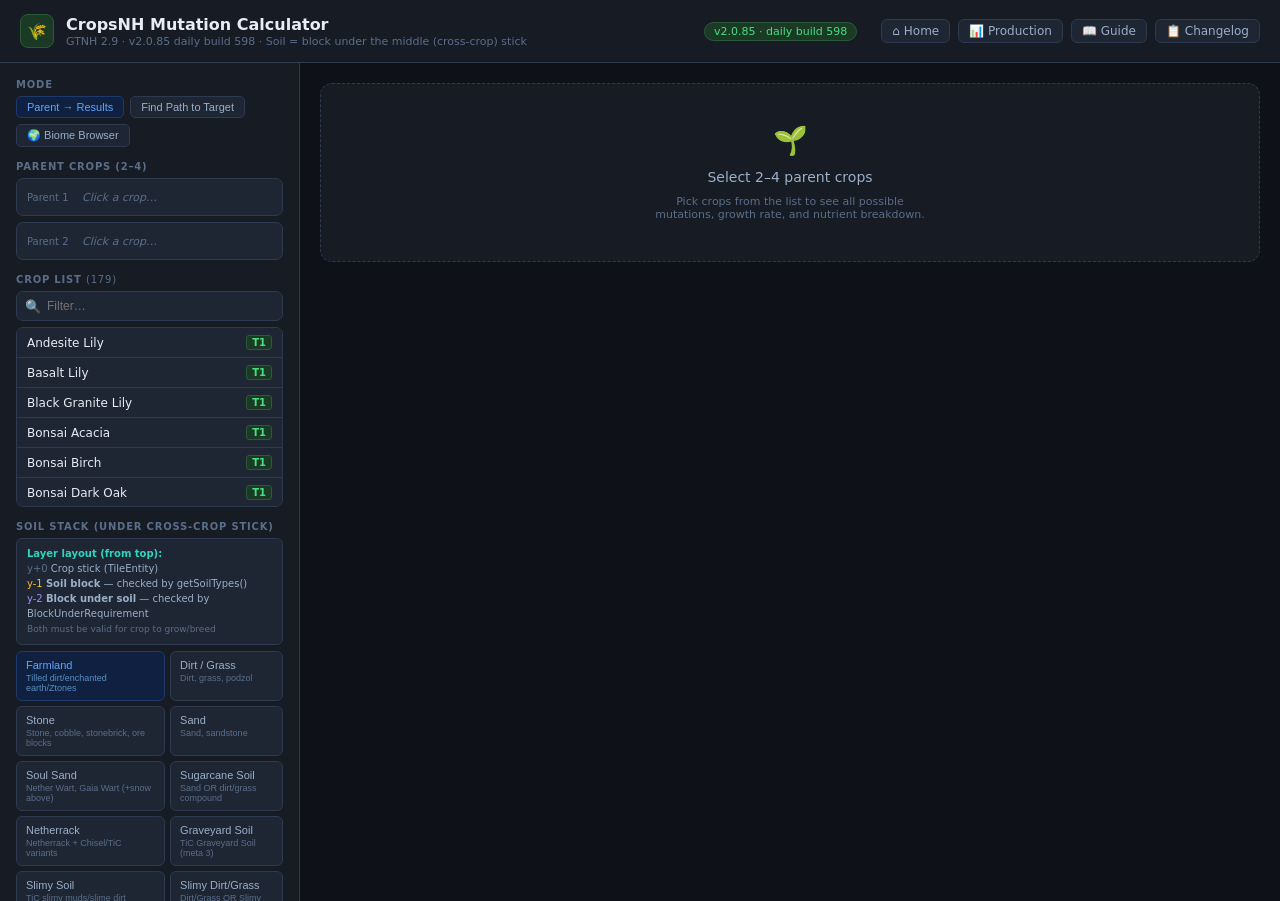
==== calculator.html @ 1c6373ea "Fix folder structure" ====
<!DOCTYPE html>
<html lang="en">
<head>
<meta charset="UTF-8">
<meta name="viewport" content="width=device-width, initial-scale=1.0">
<title>CropsNH Mutation Calculator</title>
<link rel="icon" href="data:image/svg+xml,<svg xmlns='http://www.w3.org/2000/svg' viewBox='0 0 32 32'><rect width='32' height='32' rx='6' fill='%230d2a1c'/><text x='16' y='24' font-size='20' text-anchor='middle'>🌾</text></svg>">
<link rel="stylesheet" href="css/shared.css">
<link rel="stylesheet" href="css/calculator.css">
</head>
<body>
<div class="hdr">
  <div class="hdr-icon">🌾</div>
  <div>
    <div class="hdr-title">CropsNH Mutation Calculator</div>
    <div class="hdr-sub">GTNH 2.9 · v2.0.85 daily build 598 · Soil = block under the middle (cross-crop) stick</div>
  </div>
  <div class="badge">v2.0.85 · daily build 598</div>
  <div class="hdr-nav">
    <a href="index.html">⌂ Home</a>
    <a href="production.html">📊 Production</a>
    <a href="guide.html">📖 Guide</a>
    <a href="changelog.html">📋 Changelog</a>
  </div>
</div>
<div class="main">
<div class="side">
  <div>
    <div class="slabel">Mode</div>
    <div style="display:flex;gap:6px;flex-wrap:wrap">
      <button class="fbtn act" id="modeParents" onclick="setMode('parents')">Parent → Results</button>
      <button class="fbtn" id="modeTarget" onclick="setMode('target')">Find Path to Target</button>
      <button class="fbtn" id="modeBiome" onclick="setMode('biome')">🌍 Biome Browser</button>
    </div>
  </div>
  <div id="modeParentsUI">
    <div class="slabel">Parent Crops (2–4)</div>
    <div class="pslots" id="parentSlots"></div>
  </div>
  <div id="modeBiomeUI" style="display:none">
    <div class="slabel">Select Biome</div>
    <div class="sw"><span class="sw-ic">🔍</span><input type="text" id="biomeSearch" placeholder="Search biome…" oninput="filterBiomes()"></div>
    <div class="clist" id="biomeList" style="margin-top:6px"></div>
  </div>
  <div id="modeTargetUI" style="display:none">
    <div class="slabel">Target Crop</div>
    <div class="sw" style="margin-bottom:8px">
      <span class="sw-ic">🎯</span>
      <input type="text" id="targetSearch" placeholder="Search target…" oninput="filterTargets()">
    </div>
    <div class="clist" id="targetList"></div>
    <div id="targetSelected" style="margin-top:8px;font-size:12px;color:var(--tx3)">No target selected</div>
  </div>
  <div>
    <div class="slabel">Crop List <span id="cropCountLbl" style="font-weight:400;color:var(--tx3)"></span></div>
    <div class="sw"><span class="sw-ic">🔍</span><input type="text" id="cropSearch" placeholder="Filter…" oninput="filterCrops()"></div>
    <div style="margin-top:6px"></div>
    <div class="clist" id="cropList"></div>
  </div>
  <div>
    <div class="slabel">Soil Stack (under cross-crop stick)</div>
    <div style="font-size:10px;color:var(--tx2);margin-bottom:6px;line-height:1.5;background:var(--bg3);border:1px solid var(--bdr);border-radius:6px;padding:7px 10px">
      <strong style="color:var(--tel)">Layer layout (from top):</strong><br>
      <span style="color:var(--tx3)">y+0</span> Crop stick (TileEntity)<br>
      <span style="color:var(--amb)">y-1</span> <strong>Soil block</strong> — checked by getSoilTypes()<br>
      <span style="color:var(--pur)">y-2</span> <strong>Block under soil</strong> — checked by BlockUnderRequirement<br>
      <span style="color:var(--tx3);font-size:9px">Both must be valid for crop to grow/breed</span>
    </div>
    <div class="soilgrid" id="soilSelect"></div>
  </div>
  <div style="background:var(--bg3);border:1px solid var(--bdr);border-radius:6px;padding:8px 12px;font-size:11px;color:var(--tx3);line-height:1.5">
    <strong style="color:var(--tx2)">Seed stats don't affect mutation odds.</strong><br>
    Once parents reach ≥80% growth they stay there while breeding — you're not harvesting. Growth only matters for the initial ramp-up. Probability depends only on parent species, pool memberships, and soil.
  </div>
  <div>
    <div class="slabel">Environment</div>
    <div style="font-size:10px;color:var(--tx3);margin-bottom:7px;background:var(--bg3);border:1px solid var(--bdr);border-radius:6px;padding:6px 10px;line-height:1.5">
      Environment affects <strong style="color:var(--tx2)">nutrient score</strong> → crop growth speed and health. It does <strong style="color:var(--tx2)">not</strong> affect mutation probability. At 31/31/31 with mature parents, these only matter for keeping crops healthy enough to keep breeding.
    </div>
    <div class="envt" id="envToggles">
      <button class="etbtn act" id="envSky" onclick="togEnv('sky')">☀️ Sky</button>
      <button class="etbtn" id="envHumid" onclick="togEnv('humid')" title="Biome humidity doesn't affect mutation odds — only growth rate. This toggle is informational only.">💧 High humid (growth only)</button>
      <button class="etbtn" id="envBiome1" onclick="togEnv('biome1')">🌿 1 liked biome</button>
      <button class="etbtn" id="envBiome2" onclick="togEnv('biome2')">🌿 2 liked biomes</button>
      <button class="etbtn" id="envFert" onclick="togEnv('fert')">🧪 Fert full</button>
      <button class="etbtn" id="envWater" onclick="togEnv('water')">💦 Water full</button>
    </div>
  </div>

</div>
<div class="content" id="content">
  <div class="hint"><div class="hint-icon">🌱</div><div class="hint-title">Select mode and crops to begin</div><div style="font-size:11px;max-width:280px;margin-top:4px">Choose "Parent → Results" to see what two crops can produce, or "Find Path to Target" to discover the breeding chain to any crop.</div></div>
</div>
</div>

<script src="js/data.js"></script>
<script src="js/engine.js"></script>
</body>
</html>
---- css/shared.css ----
:root{
  --bg:#0e1117;--bg2:#161b24;--bg3:#1e2533;--bg4:#252d3d;
  --bdr:#2e3a50;--bdr2:#3d4f6a;
  --tx:#e8ecf4;--tx2:#9aafc8;--tx3:#5a6e8a;
  --grn:#4ade80;--grn-d:#1a3a25;--grn-b:#2a5a3a;
  --amb:#fbbf24;--amb-d:#3a2a0a;--amb-b:#5a3f0a;
  --blu:#60a5fa;--blu-d:#0f2040;--blu-b:#1e3a6a;
  --red:#f87171;--red-d:#3a1010;--red-b:#5a2020;
  --pur:#a78bfa;--tel:#2dd4bf;--tel-d:#0a2a28;--gry:#2a3347;
}
*{box-sizing:border-box;margin:0;padding:0}
body{background:var(--bg);color:var(--tx);font-family:'Segoe UI',system-ui,sans-serif;font-size:14px;min-height:100vh}

/* ── Shared header ── */
.hdr{background:var(--bg2);border-bottom:1px solid var(--bdr);padding:14px 20px;display:flex;align-items:center;gap:12px}
.hdr-icon{width:34px;height:34px;background:var(--grn-d);border:1px solid var(--grn-b);border-radius:8px;display:flex;align-items:center;justify-content:center;font-size:16px}
.hdr-title{font-size:16px;font-weight:600}
.hdr-sub{font-size:11px;color:var(--tx3);margin-top:1px}
.badge{margin-left:auto;background:var(--grn-d);border:1px solid var(--grn-b);color:var(--grn);font-size:11px;padding:2px 9px;border-radius:20px;font-weight:500}
.hdr-nav{display:flex;gap:8px;margin-left:12px}
.hdr-nav a{font-size:12px;color:var(--tx2);text-decoration:none;padding:4px 10px;border:1px solid var(--bdr);border-radius:6px;background:var(--bg3);transition:color .15s}
.hdr-nav a:hover{color:var(--tx)}
.hdr-nav a.active{color:var(--grn);border-color:var(--grn-b)}

/* ── Common controls ── */
.fbtn{background:var(--bg3);border:1px solid var(--bdr);border-radius:5px;padding:4px 10px;font-size:11px;color:var(--tx2);cursor:pointer}
.fbtn.act{background:var(--blu-d);border-color:var(--blu-b);color:var(--blu)}
.fbtn:hover:not(.act){border-color:var(--bdr2)}
.pill{display:inline-flex;align-items:center;gap:4px;font-size:10px;padding:2px 8px;border-radius:20px;background:var(--bg4);color:var(--tx3);border:1px solid var(--bdr)}
.pill.ok{background:var(--grn-d);color:var(--grn);border-color:var(--grn-b)}
.pill.warn{background:var(--amb-d);color:var(--amb);border-color:var(--amb-b)}

/* ── Crop tier badges ── */
.ct{font-size:10px;font-weight:600;padding:1px 5px;border-radius:3px;min-width:20px;text-align:center;display:inline-block}
.t1,.t2{background:var(--grn-d);color:var(--grn);border:1px solid var(--grn-b)}
.t3,.t4{background:var(--blu-d);color:var(--blu);border:1px solid var(--blu-b)}
.t5,.t6{background:var(--amb-d);color:var(--amb);border:1px solid var(--amb-b)}
.t7,.t8,.t9{background:var(--red-d);color:var(--red);border:1px solid var(--red-b)}
.t10,.t11,.t12,.t13,.t14,.t15,.t16{background:#2a1040;color:var(--pur);border:1px solid #4a2080}

::-webkit-scrollbar{width:8px;height:8px}
::-webkit-scrollbar-track{background:transparent}
::-webkit-scrollbar-thumb{background:var(--bdr);border-radius:4px}
::-webkit-scrollbar-thumb:hover{background:var(--bdr2)}
---- css/calculator.css ----
.hdr{background:var(--bg2);border-bottom:1px solid var(--bdr);padding:14px 20px;display:flex;align-items:center;gap:12px}
.hdr-icon{width:34px;height:34px;background:var(--grn-d);border:1px solid var(--grn-b);border-radius:8px;display:flex;align-items:center;justify-content:center;font-size:16px}
.hdr-title{font-size:16px;font-weight:600}.hdr-sub{font-size:11px;color:var(--tx3);margin-top:1px}
.badge{margin-left:auto;background:var(--grn-d);border:1px solid var(--grn-b);color:var(--grn);font-size:11px;padding:2px 9px;border-radius:20px;font-weight:500}
.main{display:grid;grid-template-columns:300px 1fr;min-height:calc(100vh - 62px)}
.side{background:var(--bg2);border-right:1px solid var(--bdr);padding:16px;display:flex;flex-direction:column;gap:14px;overflow-y:auto;max-height:calc(100vh - 62px)}
.slabel{font-size:10px;font-weight:700;text-transform:uppercase;letter-spacing:.08em;color:var(--tx3);margin-bottom:6px}
.sw{position:relative}.sw input{width:100%;background:var(--bg3);border:1px solid var(--bdr);border-radius:7px;padding:7px 10px 7px 30px;color:var(--tx);font-size:12px;outline:none}
.sw input:focus{border-color:var(--bdr2)}.sw-ic{position:absolute;left:9px;top:50%;transform:translateY(-50%);color:var(--tx3);font-size:13px}
.clist{background:var(--bg3);border:1px solid var(--bdr);border-radius:7px;max-height:180px;overflow-y:auto;scrollbar-width:thin;scrollbar-color:var(--bdr2) transparent}
.ci{padding:7px 10px;cursor:pointer;display:flex;align-items:center;gap:7px;border-bottom:1px solid var(--bdr);transition:background .1s}
.ci:last-child{border-bottom:none}.ci:hover{background:var(--bg4)}.ci.sel{background:var(--blu-d);border-left:2px solid var(--blu)}
.cn{font-size:12px;color:var(--tx);flex:1}.ct{font-size:10px;font-weight:600;padding:1px 5px;border-radius:3px;min-width:20px;text-align:center}
.t1,.t2{background:var(--grn-d);color:var(--grn);border:1px solid var(--grn-b)}
.t3,.t4{background:var(--blu-d);color:var(--blu);border:1px solid var(--blu-b)}
.t5,.t6{background:var(--amb-d);color:var(--amb);border:1px solid var(--amb-b)}
.t7,.t8,.t9{background:var(--red-d);color:var(--red);border:1px solid var(--red-b)}
.t10,.t11,.t12,.t13,.t14{background:#2a1040;color:var(--pur);border:1px solid #4a2080}
.pslots{display:flex;flex-direction:column;gap:6px}
.pslot{background:var(--bg3);border:1px solid var(--bdr);border-radius:7px;padding:8px 10px;display:flex;align-items:center;gap:7px;min-height:38px}
.pslot.act{border-color:var(--blu-b);background:var(--blu-d)}.pslot .sl{font-size:10px;color:var(--tx3);min-width:48px}
.pslot .sc{font-size:12px;color:var(--tx);flex:1}.pslot .se{font-size:11px;color:var(--tx3);font-style:italic;flex:1}
.srm{background:none;border:none;color:var(--tx3);cursor:pointer;font-size:14px;padding:2px 4px;border-radius:4px}
.srm:hover{color:var(--red);background:var(--red-d)}
.soilgrid{display:grid;grid-template-columns:1fr 1fr;gap:5px}
.sbtn{background:var(--bg3);border:1px solid var(--bdr);border-radius:6px;padding:7px 9px;color:var(--tx2);font-size:11px;cursor:pointer;text-align:left;transition:all .1s;display:flex;flex-direction:column;gap:2px}
.sbtn.act{background:var(--blu-d);border-color:var(--blu-b);color:var(--blu)}.sbtn:hover:not(.act){border-color:var(--bdr2);color:var(--tx)}
.snm{font-weight:500}.snote{font-size:9px;color:var(--tx3)}.sbtn.act .snote{color:#5a8fc0}
.srow{display:flex;align-items:center;gap:8px;margin-bottom:6px}
.srow label{font-size:11px;color:var(--tx2);min-width:65px}
.srow input[type=range]{flex:1;accent-color:var(--blu)}
.sval{font-size:12px;font-weight:600;color:var(--tx);min-width:24px;text-align:right}
.envt{display:flex;gap:6px;flex-wrap:wrap}
.etbtn{background:var(--bg3);border:1px solid var(--bdr);border-radius:5px;padding:5px 10px;font-size:11px;color:var(--tx2);cursor:pointer;transition:all .1s}
.etbtn.act{background:var(--tel-d);border-color:#1a5a56;color:var(--tel)}.etbtn:hover:not(.act){border-color:var(--bdr2)}
.content{padding:20px;display:flex;flex-direction:column;gap:16px;overflow-y:auto;max-height:calc(100vh - 62px)}
.hint{display:flex;flex-direction:column;align-items:center;justify-content:center;gap:6px;padding:40px;color:var(--tx3);text-align:center;background:var(--bg2);border:1px dashed var(--bdr);border-radius:12px}
.hint-icon{font-size:28px;margin-bottom:6px}.hint-title{font-size:14px;color:var(--tx2)}
.hero{background:var(--bg2);border:1px solid var(--bdr);border-radius:10px;padding:16px 20px}
.hero-top{display:grid;grid-template-columns:repeat(4,1fr);gap:10px;margin-bottom:14px}
.hcard{background:var(--bg3);border:1px solid var(--bdr);border-radius:8px;padding:12px;text-align:center}
.hval{font-size:28px;font-weight:700;line-height:1;margin-bottom:3px}.hlbl{font-size:11px;color:var(--tx2)}
.c-grn{color:var(--grn)}.c-amb{color:var(--amb)}.c-red{color:var(--red)}.c-blu{color:var(--blu)}.c-gry{color:var(--tx3)}.c-pur{color:var(--pur)}
.nbar-wrap{margin-top:10px}.nbar-row{display:flex;justify-content:space-between;font-size:10px;color:var(--tx3);margin-bottom:3px}
.nbar-track{height:6px;background:var(--bg4);border-radius:3px;overflow:hidden;border:1px solid var(--bdr)}
.nbar-fill{height:100%;border-radius:3px;transition:width .3s}
.pills{display:flex;gap:6px;flex-wrap:wrap;margin-top:8px}
.pill{display:inline-flex;align-items:center;gap:4px;font-size:10px;padding:2px 8px;border-radius:20px;background:var(--bg4);color:var(--tx3);border:1px solid var(--bdr)}
.pill.ok{background:var(--grn-d);color:var(--grn);border-color:var(--grn-b)}.pill.warn{background:var(--amb-d);color:var(--amb);border-color:var(--amb-b)}
.path-section{background:var(--bg2);border:1px solid var(--bdr);border-radius:10px;padding:16px 20px}
.path-section h2{font-size:13px;font-weight:600;color:var(--tx2);display:flex;align-items:center;gap:6px;margin-bottom:12px}
.path-grid{display:flex;flex-direction:column;gap:8px}
.path-card{background:var(--bg3);border:1px solid var(--bdr);border-radius:8px;padding:12px 14px}
.path-card.best{border-color:var(--grn-b);background:linear-gradient(135deg,#0f2a1a,var(--bg3))}
.path-steps{display:flex;align-items:center;flex-wrap:wrap;gap:4px;margin-bottom:8px}
.ps-crop{font-size:11px;background:var(--bg4);border:1px solid var(--bdr);border-radius:4px;padding:2px 8px;color:var(--tx);white-space:nowrap}
.ps-crop.target{background:var(--grn-d);border-color:var(--grn-b);color:var(--grn);font-weight:500}
.ps-crop.starter{background:var(--blu-d);border-color:var(--blu-b);color:var(--blu)}
.ps-arr{color:var(--tx3);font-size:12px;padding:0 2px}
.path-meta{display:flex;gap:8px;align-items:center;flex-wrap:wrap}
.pmeta-item{font-size:10px;color:var(--tx3);background:var(--gry);border-radius:3px;padding:1px 6px}
.pmeta-item.good{color:var(--grn);background:var(--grn-d)}
.pmeta-item.warn{color:var(--amb);background:var(--amb-d)}
.path-sub{font-size:11px;color:var(--tx3);margin-top:6px;line-height:1.5}
.filter-row{display:flex;gap:6px;align-items:center;flex-wrap:wrap}
.fbtn{background:var(--bg3);border:1px solid var(--bdr);border-radius:5px;padding:4px 10px;font-size:11px;color:var(--tx2);cursor:pointer}
.fbtn.act{background:var(--blu-d);border-color:var(--blu-b);color:var(--blu)}.fbtn:hover:not(.act){border-color:var(--bdr2)}
.rcount{font-size:11px;color:var(--tx3);margin-left:auto}
.rgrid{display:grid;grid-template-columns:repeat(auto-fill,minmax(220px,1fr));gap:10px}
.mcard{background:var(--bg2);border:1px solid var(--bdr);border-radius:8px;padding:12px 14px;display:flex;flex-direction:column;gap:6px}
.mcard.match{border-left:3px solid var(--grn)}.mcard.pool-m{border-left:3px solid var(--amb)}.mcard.nomatch{opacity:.5}
.mc-top{display:flex;align-items:center;gap:6px}.mc-nm{font-size:13px;font-weight:500;color:var(--tx);flex:1}
.mc-type{font-size:9px;font-weight:700;padding:1px 6px;border-radius:3px}
.mc-type.det{background:var(--grn-d);color:var(--grn)}.mc-type.pool{background:var(--amb-d);color:var(--amb)}.mc-type.mach{background:#2a1040;color:var(--pur)}
.mc-par{font-size:10px;color:var(--tx3)}.mc-par span{color:var(--tx2)}
.mc-prob{font-size:12px;font-weight:600}.mc-prob.high{color:var(--grn)}.mc-prob.mid{color:var(--amb)}.mc-prob.low{color:var(--red)}.mc-prob.none{color:var(--tx3)}
.mc-tags{display:flex;flex-wrap:wrap;gap:3px}
.mc-tag{font-size:9px;padding:1px 5px;border-radius:2px;background:var(--gry);color:var(--tx2)}
.mc-req{font-size:10px;color:var(--amb);background:var(--amb-d);border:1px solid var(--amb-b);border-radius:3px;padding:2px 6px}
.mc-soil{font-size:10px;color:var(--tel);background:var(--tel-d);border-radius:3px;padding:1px 6px}
.sect-title{font-size:13px;font-weight:600;color:var(--tx2);display:flex;align-items:center;gap:6px}
.formula-box{background:var(--bg2);border:1px solid var(--bdr);border-radius:8px;padding:14px 18px}
.fl{display:flex;gap:6px;align-items:baseline;margin-bottom:5px;font-size:11px;color:var(--tx3)}
.fl .fk{color:var(--tx2);min-width:130px}.fl .fv{color:var(--tx);font-weight:500}
.no-path{font-size:12px;color:var(--tx3);padding:12px;text-align:center}
.soil-needed{font-size:10px;padding:1px 6px;border-radius:3px;background:var(--tel-d);color:var(--tel);border:1px solid #1a4a48}
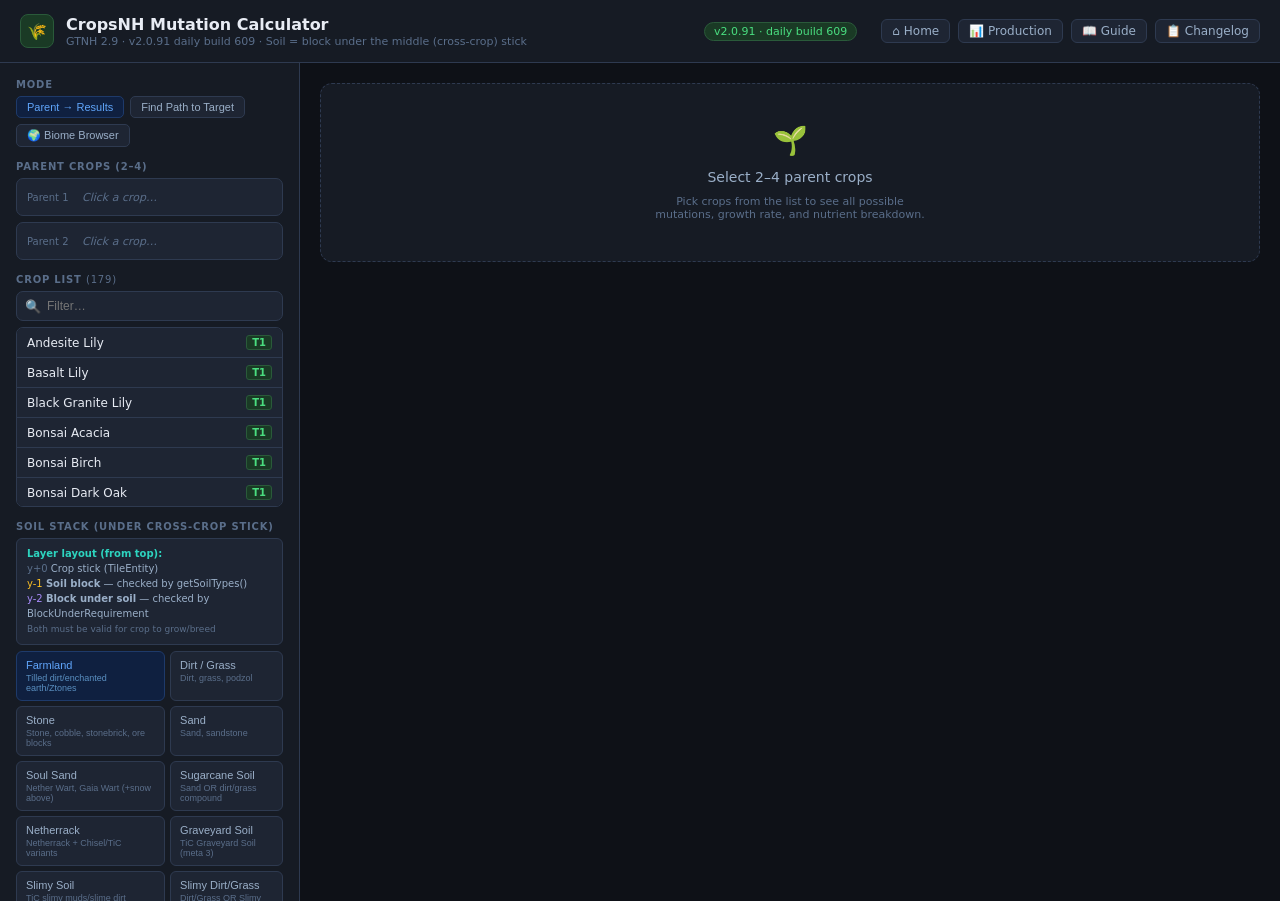
==== commit 2212b852: "Update to v2.0.91 - pool overhaul, mutation updates, full data audit" ====
--- a/calculator.html
+++ b/calculator.html
@@ -13,9 +13,9 @@
   <div class="hdr-icon">🌾</div>
   <div>
     <div class="hdr-title">CropsNH Mutation Calculator</div>
-    <div class="hdr-sub">GTNH 2.9 · v2.0.85 daily build 598 · Soil = block under the middle (cross-crop) stick</div>
+    <div class="hdr-sub">GTNH 2.9 · v2.0.91 daily build 609 · Soil = block under the middle (cross-crop) stick</div>
   </div>
-  <div class="badge">v2.0.85 · daily build 598</div>
+  <div class="badge">v2.0.91 · daily build 609</div>
   <div class="hdr-nav">
     <a href="index.html">⌂ Home</a>
     <a href="production.html">📊 Production</a>
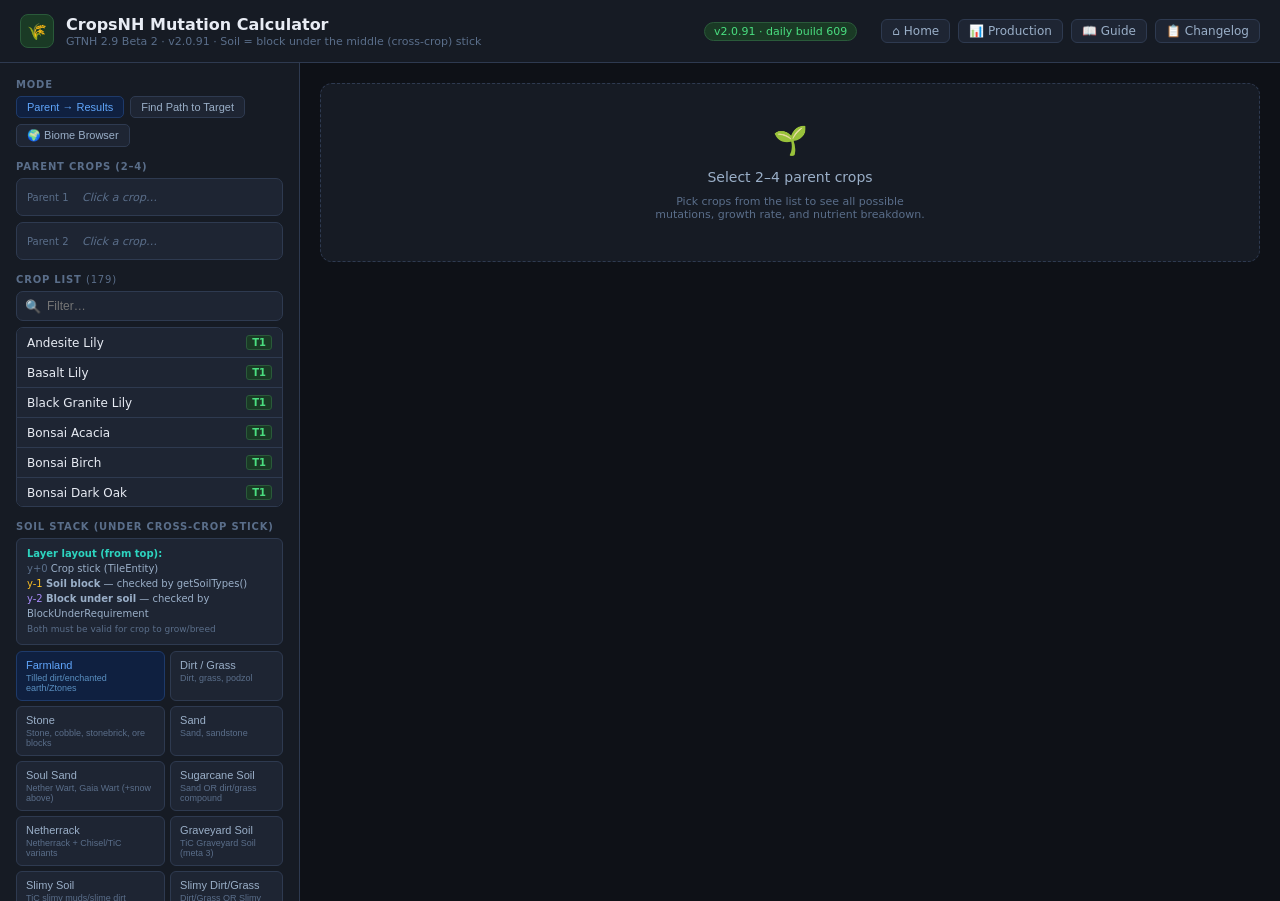
==== commit 13a0d333: "Fix mutations + update release name to GTNH 2.9 Beta 2" ====
--- a/calculator.html
+++ b/calculator.html
@@ -13,7 +13,7 @@
   <div class="hdr-icon">🌾</div>
   <div>
     <div class="hdr-title">CropsNH Mutation Calculator</div>
-    <div class="hdr-sub">GTNH 2.9 · v2.0.91 daily build 609 · Soil = block under the middle (cross-crop) stick</div>
+    <div class="hdr-sub">GTNH 2.9 Beta 2 · v2.0.91 · Soil = block under the middle (cross-crop) stick</div>
   </div>
   <div class="badge">v2.0.91 · daily build 609</div>
   <div class="hdr-nav">
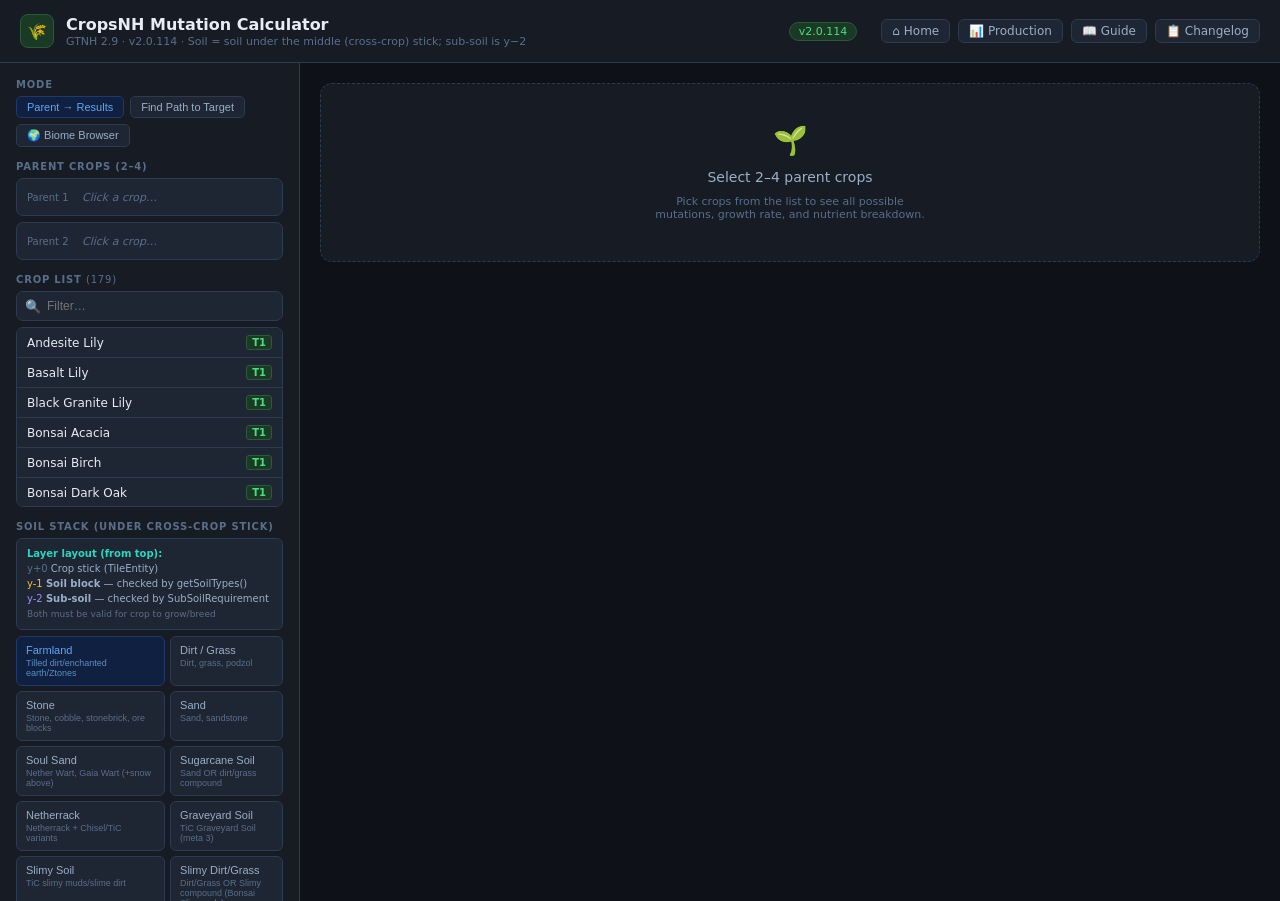
==== commit 170ef24c: "Update calculator header and sub-soil wording for CropsNH 2.0.114" ====
--- a/calculator.html
+++ b/calculator.html
@@ -13,9 +13,9 @@
   <div class="hdr-icon">🌾</div>
   <div>
     <div class="hdr-title">CropsNH Mutation Calculator</div>
-    <div class="hdr-sub">GTNH 2.9 Beta 2 · v2.0.91 · Soil = block under the middle (cross-crop) stick</div>
+    <div class="hdr-sub">GTNH 2.9 · v2.0.114 · Soil = soil under the middle (cross-crop) stick; sub-soil is y−2</div>
   </div>
-  <div class="badge">v2.0.91 · daily build 609</div>
+  <div class="badge">v2.0.114</div>
   <div class="hdr-nav">
     <a href="index.html">⌂ Home</a>
     <a href="production.html">📊 Production</a>
@@ -63,7 +63,7 @@
       <strong style="color:var(--tel)">Layer layout (from top):</strong><br>
       <span style="color:var(--tx3)">y+0</span> Crop stick (TileEntity)<br>
       <span style="color:var(--amb)">y-1</span> <strong>Soil block</strong> — checked by getSoilTypes()<br>
-      <span style="color:var(--pur)">y-2</span> <strong>Block under soil</strong> — checked by BlockUnderRequirement<br>
+      <span style="color:var(--pur)">y-2</span> <strong>Sub-soil</strong> — checked by SubSoilRequirement<br>
       <span style="color:var(--tx3);font-size:9px">Both must be valid for crop to grow/breed</span>
     </div>
     <div class="soilgrid" id="soilSelect"></div>
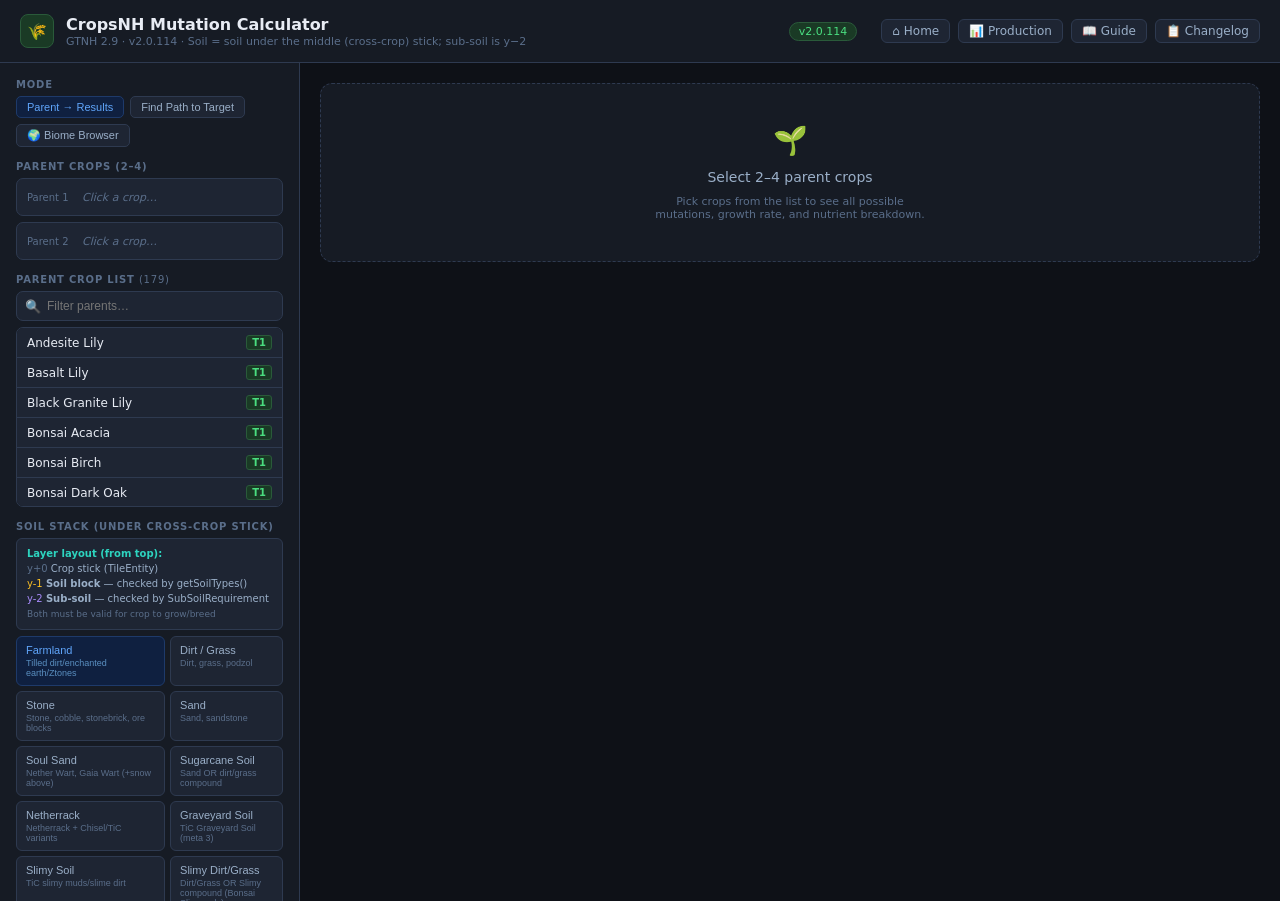
==== commit 6770f611: "Calculator: compound soils + hide unused mode sidebars" ====
--- a/calculator.html
+++ b/calculator.html
@@ -4,13 +4,13 @@
 <meta charset="UTF-8">
 <meta name="viewport" content="width=device-width, initial-scale=1.0">
 <title>CropsNH Mutation Calculator</title>
-<link rel="icon" href="data:image/svg+xml,<svg xmlns='http://www.w3.org/2000/svg' viewBox='0 0 32 32'><rect width='32' height='32' rx='6' fill='%230d2a1c'/><text x='16' y='24' font-size='20' text-anchor='middle'>🌾</text></svg>">
+<link rel="icon" href="data:image/svg+xml,<svg xmlns='http://www.w3.org/2000/svg' viewBox='0 0 32 32'><rect width='32' height='32' rx='6' fill='%230d2a1c'/><text x='16' y='24' font-size='20' text-anchor='middle'>&#127806;</text></svg>">
 <link rel="stylesheet" href="css/shared.css">
 <link rel="stylesheet" href="css/calculator.css">
 </head>
 <body>
 <div class="hdr">
-  <div class="hdr-icon">🌾</div>
+  <div class="hdr-icon">&#127806;</div>
   <div>
     <div class="hdr-title">CropsNH Mutation Calculator</div>
     <div class="hdr-sub">GTNH 2.9 · v2.0.114 · Soil = soil under the middle (cross-crop) stick; sub-soil is y−2</div>
@@ -51,13 +51,13 @@
     <div class="clist" id="targetList"></div>
     <div id="targetSelected" style="margin-top:8px;font-size:12px;color:var(--tx3)">No target selected</div>
   </div>
-  <div>
-    <div class="slabel">Crop List <span id="cropCountLbl" style="font-weight:400;color:var(--tx3)"></span></div>
-    <div class="sw"><span class="sw-ic">🔍</span><input type="text" id="cropSearch" placeholder="Filter…" oninput="filterCrops()"></div>
+  <div id="cropListPanel">
+    <div class="slabel">Parent crop list <span id="cropCountLbl" style="font-weight:400;color:var(--tx3)"></span></div>
+    <div class="sw"><span class="sw-ic">🔍</span><input type="text" id="cropSearch" placeholder="Filter parents…" oninput="filterCrops()"></div>
     <div style="margin-top:6px"></div>
     <div class="clist" id="cropList"></div>
   </div>
-  <div>
+  <div id="soilPanel">
     <div class="slabel">Soil Stack (under cross-crop stick)</div>
     <div style="font-size:10px;color:var(--tx2);margin-bottom:6px;line-height:1.5;background:var(--bg3);border:1px solid var(--bdr);border-radius:6px;padding:7px 10px">
       <strong style="color:var(--tel)">Layer layout (from top):</strong><br>
@@ -68,11 +68,11 @@
     </div>
     <div class="soilgrid" id="soilSelect"></div>
   </div>
-  <div style="background:var(--bg3);border:1px solid var(--bdr);border-radius:6px;padding:8px 12px;font-size:11px;color:var(--tx3);line-height:1.5">
+  <div id="statsNotePanel" style="background:var(--bg3);border:1px solid var(--bdr);border-radius:6px;padding:8px 12px;font-size:11px;color:var(--tx3);line-height:1.5">
     <strong style="color:var(--tx2)">Seed stats don't affect mutation odds.</strong><br>
     Once parents reach ≥80% growth they stay there while breeding — you're not harvesting. Growth only matters for the initial ramp-up. Probability depends only on parent species, pool memberships, and soil.
   </div>
-  <div>
+  <div id="envPanel">
     <div class="slabel">Environment</div>
     <div style="font-size:10px;color:var(--tx3);margin-bottom:7px;background:var(--bg3);border:1px solid var(--bdr);border-radius:6px;padding:6px 10px;line-height:1.5">
       Environment affects <strong style="color:var(--tx2)">nutrient score</strong> → crop growth speed and health. It does <strong style="color:var(--tx2)">not</strong> affect mutation probability. At 31/31/31 with mature parents, these only matter for keeping crops healthy enough to keep breeding.
@@ -89,11 +89,13 @@
 
 </div>
 <div class="content" id="content">
-  <div class="hint"><div class="hint-icon">🌱</div><div class="hint-title">Select mode and crops to begin</div><div style="font-size:11px;max-width:280px;margin-top:4px">Choose "Parent → Results" to see what two crops can produce, or "Find Path to Target" to discover the breeding chain to any crop.</div></div>
+  <div class="hint"><div class="hint-icon">🌱</div><div class="hint-title">Select mode and crops to begin</div><div style="font-size:11px;max-width:280px;margin-top:4px">Parent → Results: pick two parents. Path to Target: pick a crop to breed toward. Biome Browser: pick a biome only — no crop search on that mode.</div></div>
 </div>
 </div>
 
 <script src="js/data.js"></script>
+<script src="js/pools-2.0.114.js"></script>
+<script src="js/muts-2.0.114.js"></script>
 <script src="js/engine.js"></script>
 </body>
 </html>
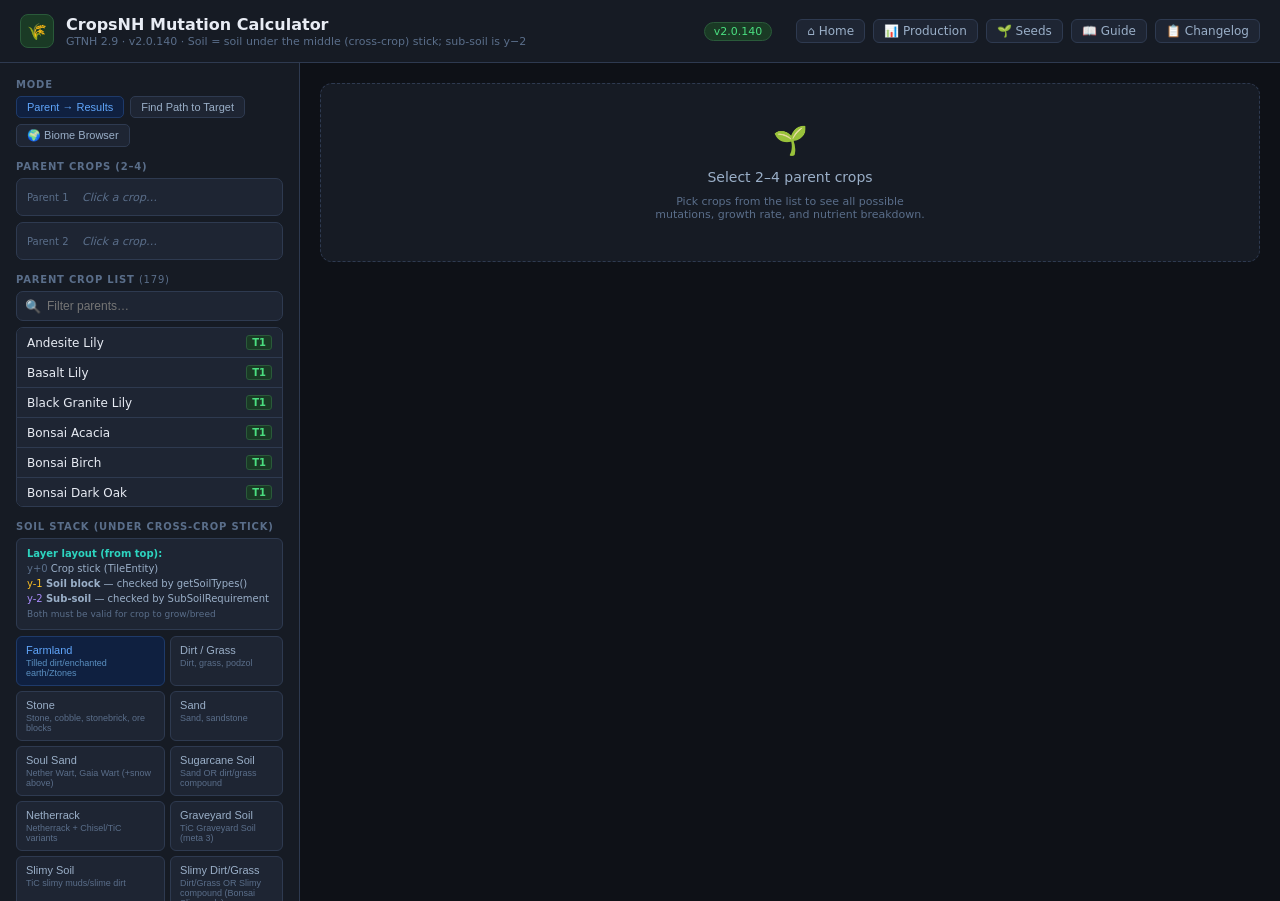
==== commit c198ba9b: "Sync guide and calculators to CropsNH 2.0.140" ====
--- a/calculator.html
+++ b/calculator.html
@@ -4,21 +4,22 @@
 <meta charset="UTF-8">
 <meta name="viewport" content="width=device-width, initial-scale=1.0">
 <title>CropsNH Mutation Calculator</title>
-<link rel="icon" href="data:image/svg+xml,<svg xmlns='http://www.w3.org/2000/svg' viewBox='0 0 32 32'><rect width='32' height='32' rx='6' fill='%230d2a1c'/><text x='16' y='24' font-size='20' text-anchor='middle'>&#127806;</text></svg>">
+<link rel="icon" href="data:image/svg+xml,<svg xmlns='http://www.w3.org/2000/svg' viewBox='0 0 32 32'><rect width='32' height='32' rx='6' fill='%230d2a1c'/><text x='16' y='24' font-size='20' text-anchor='middle'>🌾</text></svg>">
 <link rel="stylesheet" href="css/shared.css">
 <link rel="stylesheet" href="css/calculator.css">
 </head>
 <body>
 <div class="hdr">
-  <div class="hdr-icon">&#127806;</div>
+  <div class="hdr-icon">🌾</div>
   <div>
     <div class="hdr-title">CropsNH Mutation Calculator</div>
-    <div class="hdr-sub">GTNH 2.9 · v2.0.114 · Soil = soil under the middle (cross-crop) stick; sub-soil is y−2</div>
+    <div class="hdr-sub">GTNH 2.9 · v2.0.140 · Soil = soil under the middle (cross-crop) stick; sub-soil is y−2</div>
   </div>
-  <div class="badge">v2.0.114</div>
+  <div class="badge">v2.0.140</div>
   <div class="hdr-nav">
     <a href="index.html">⌂ Home</a>
     <a href="production.html">📊 Production</a>
+    <a href="collection.html">🌱 Seeds</a>
     <a href="guide.html">📖 Guide</a>
     <a href="changelog.html">📋 Changelog</a>
   </div>
